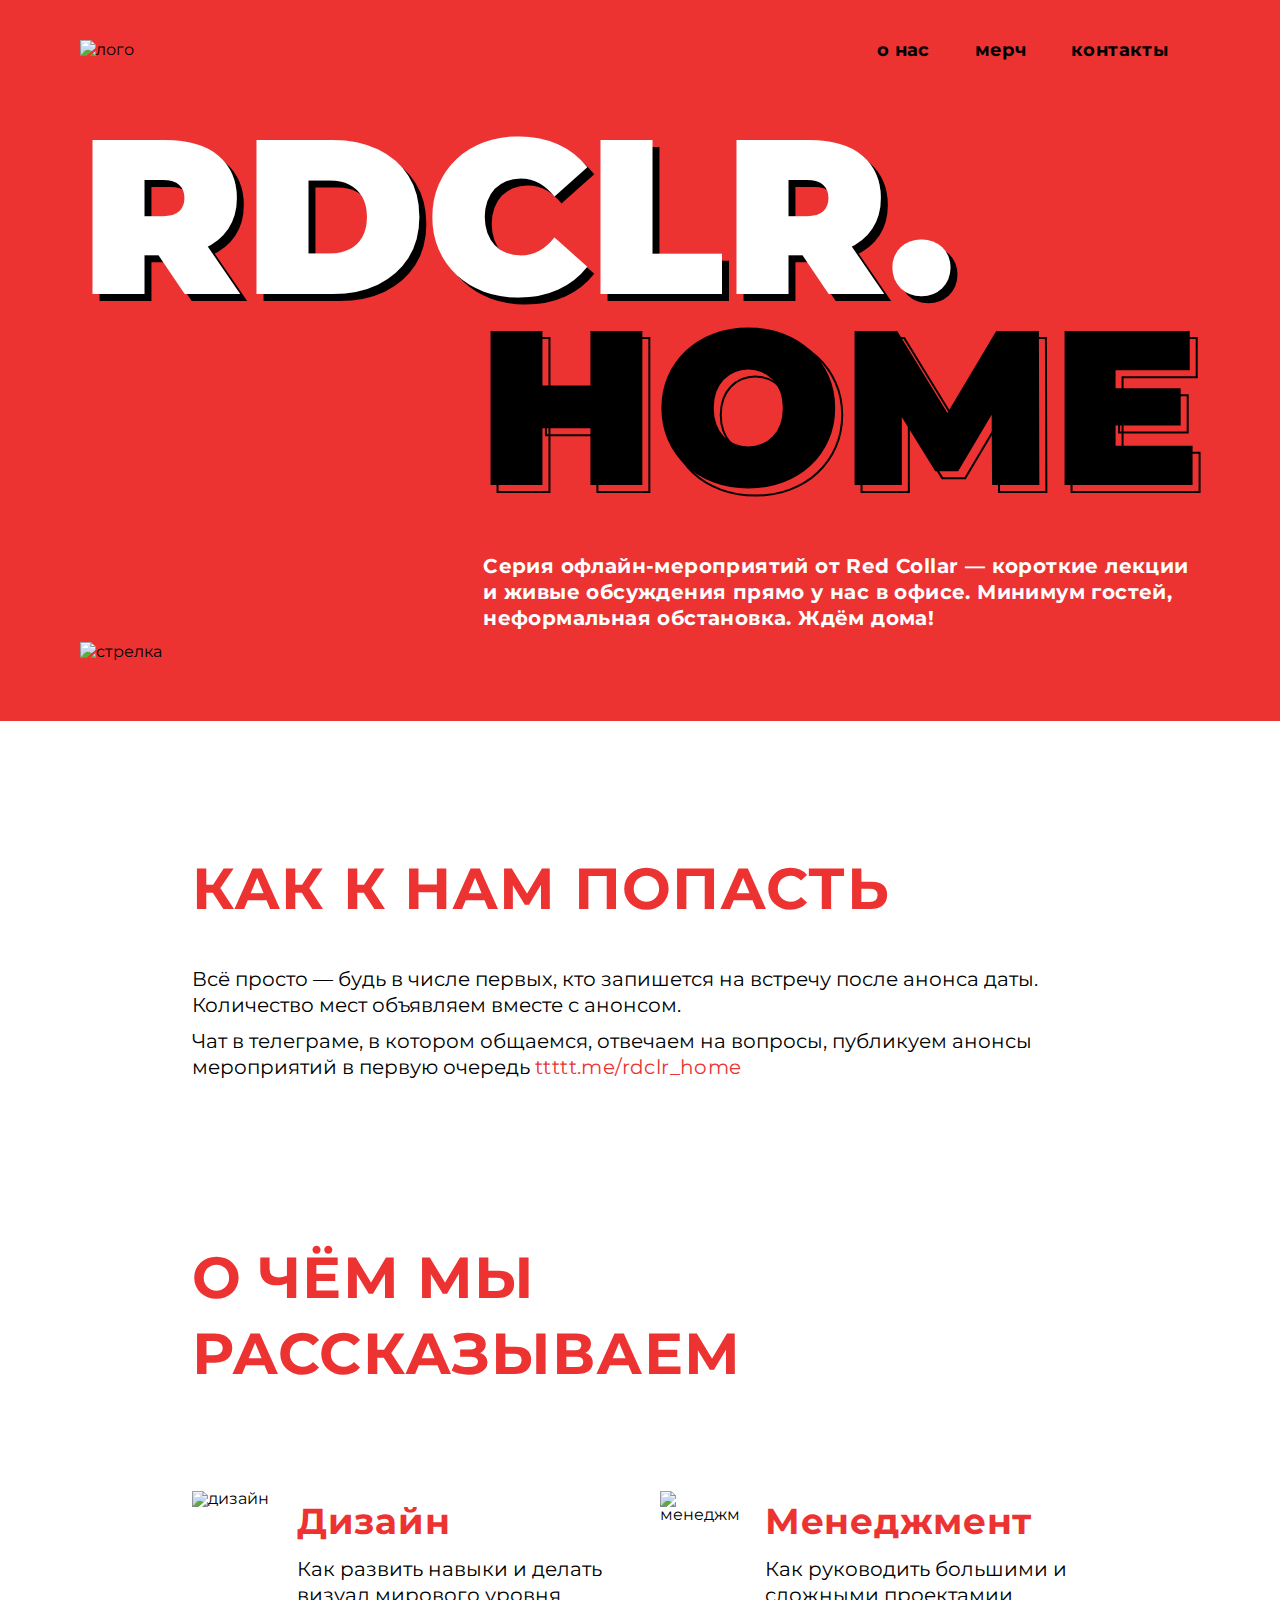
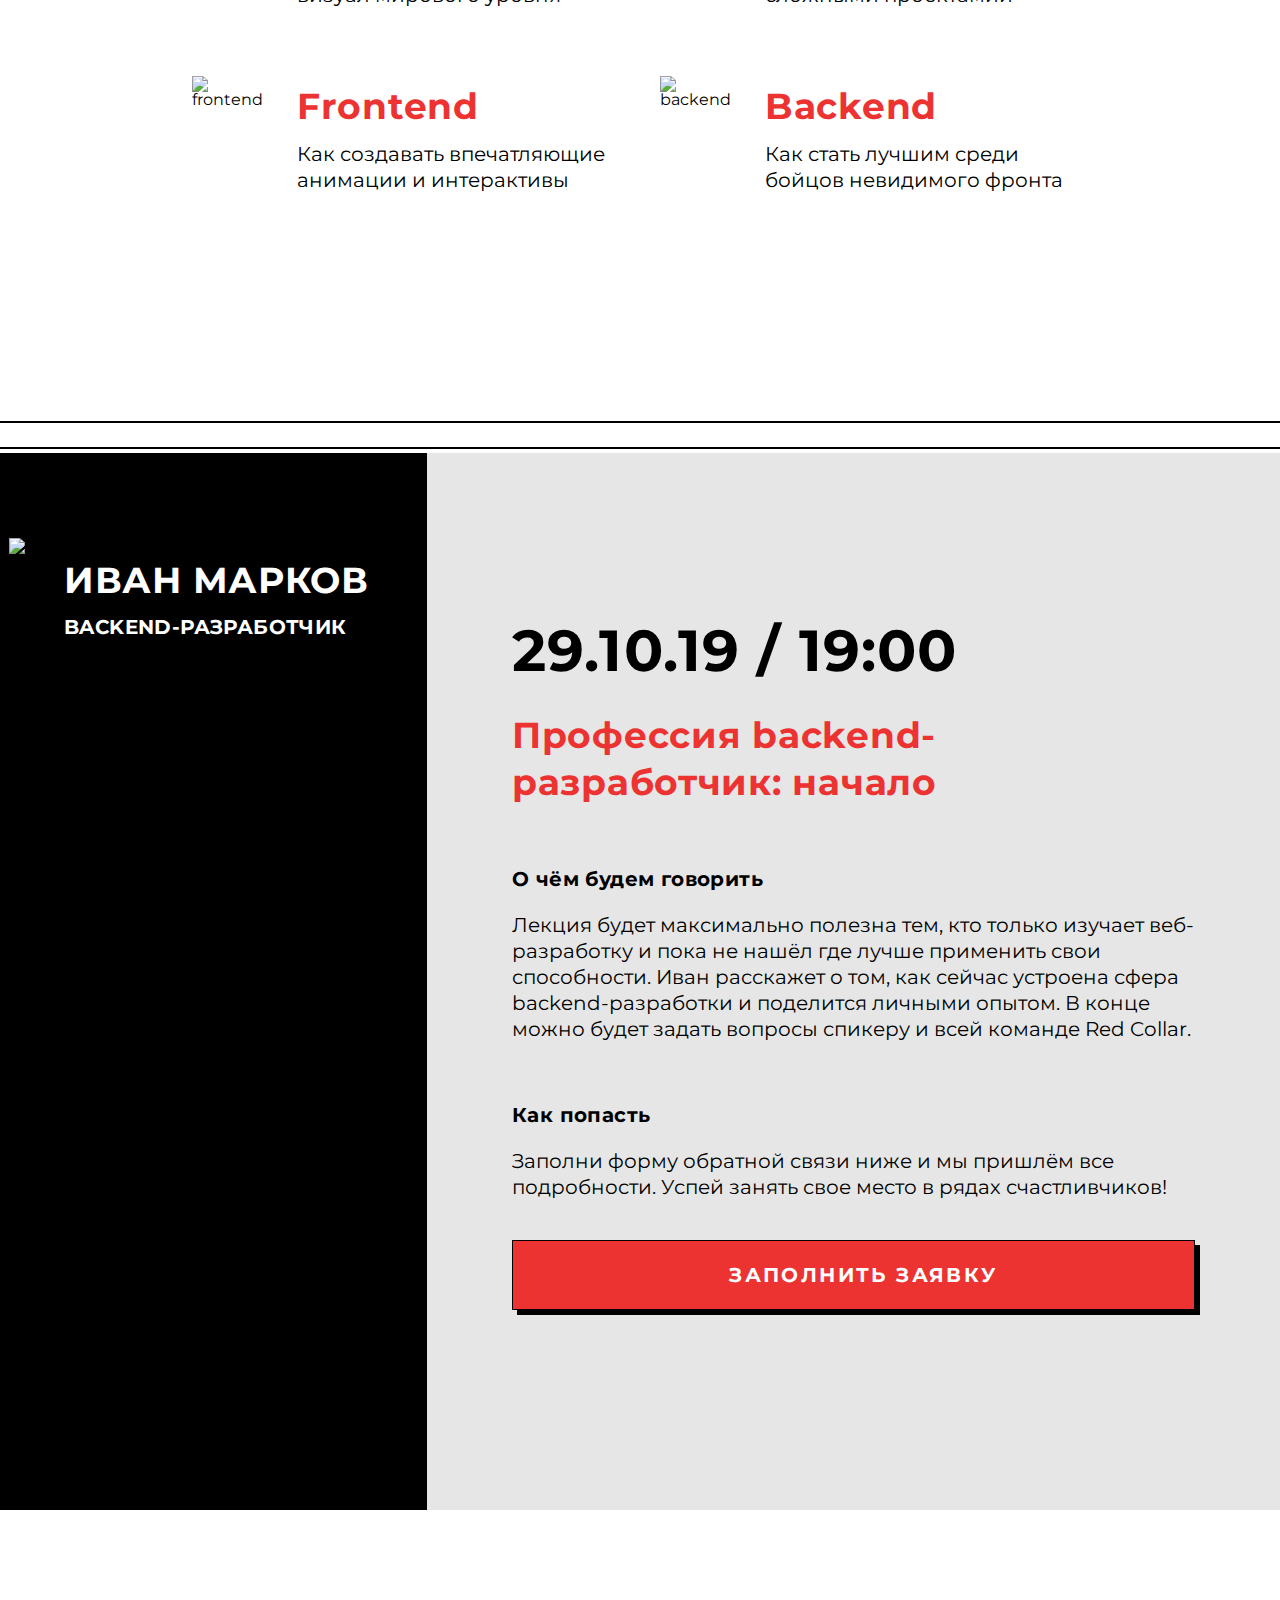
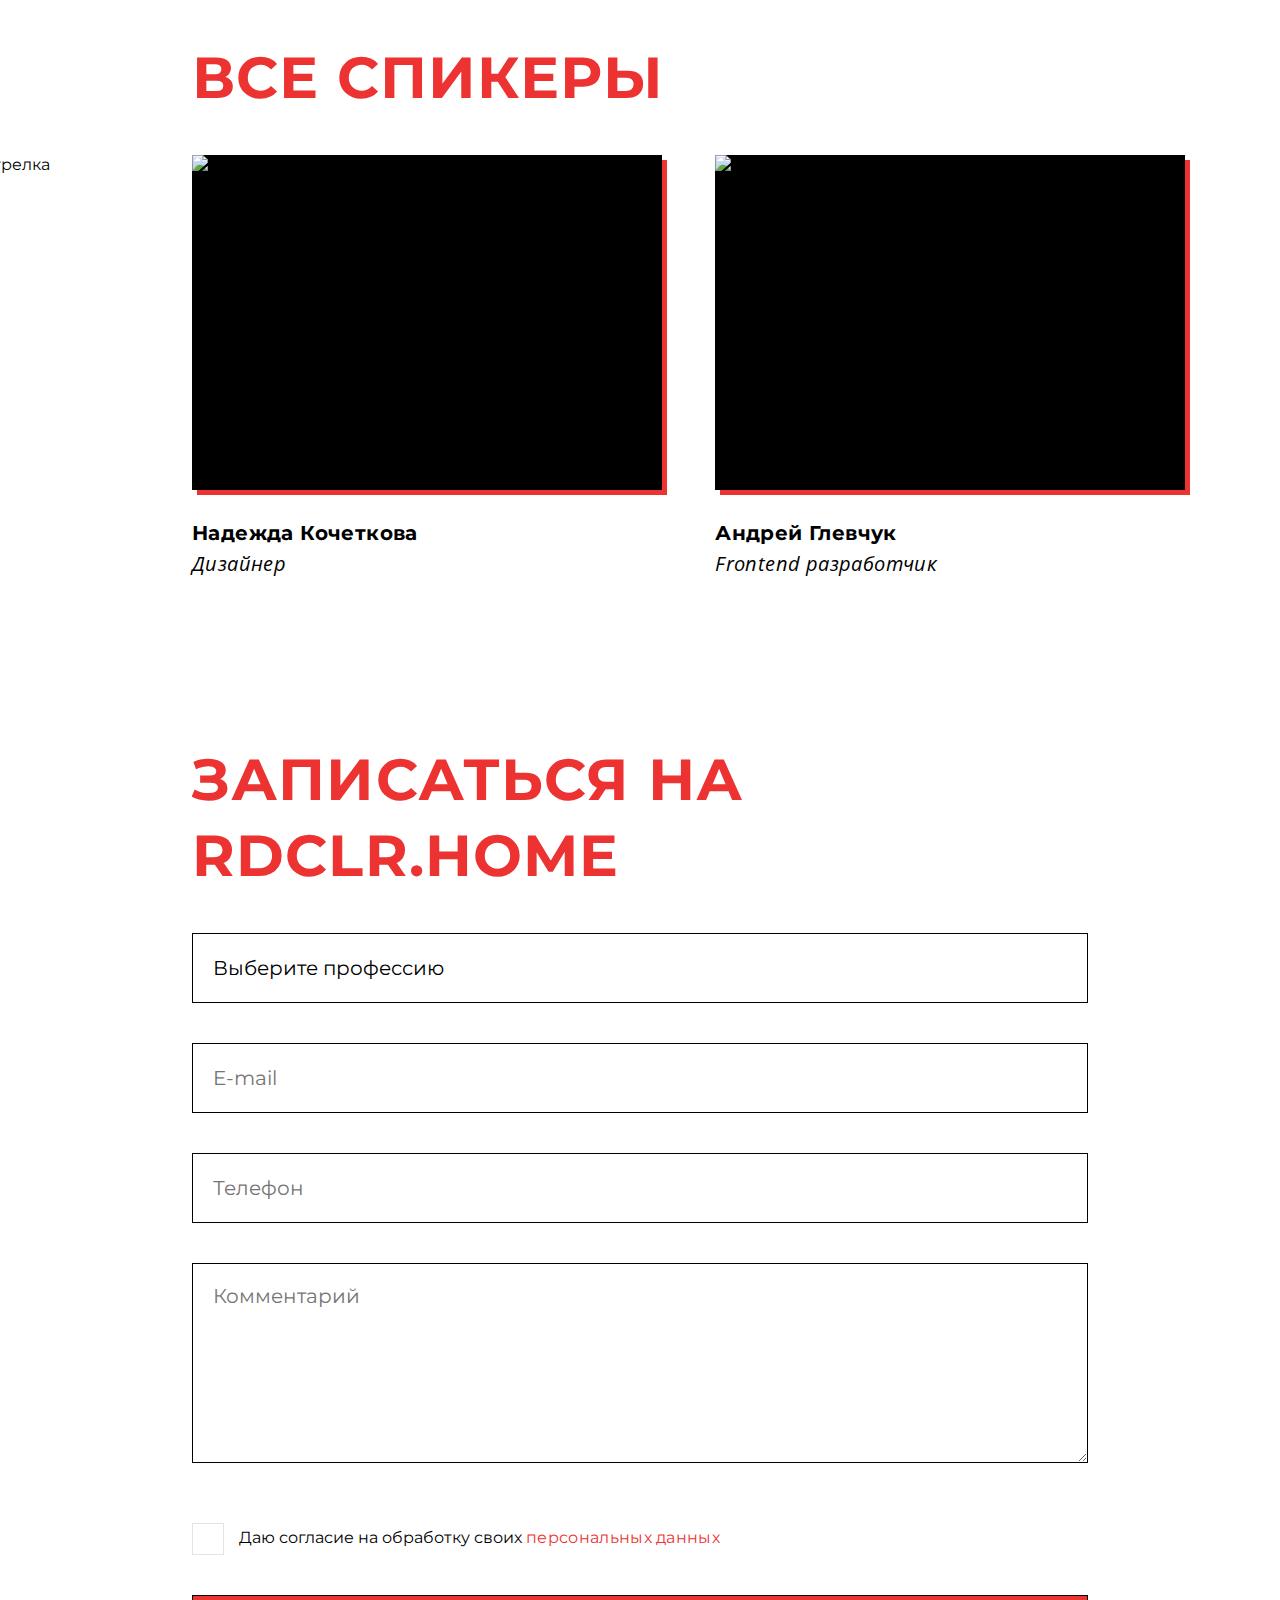
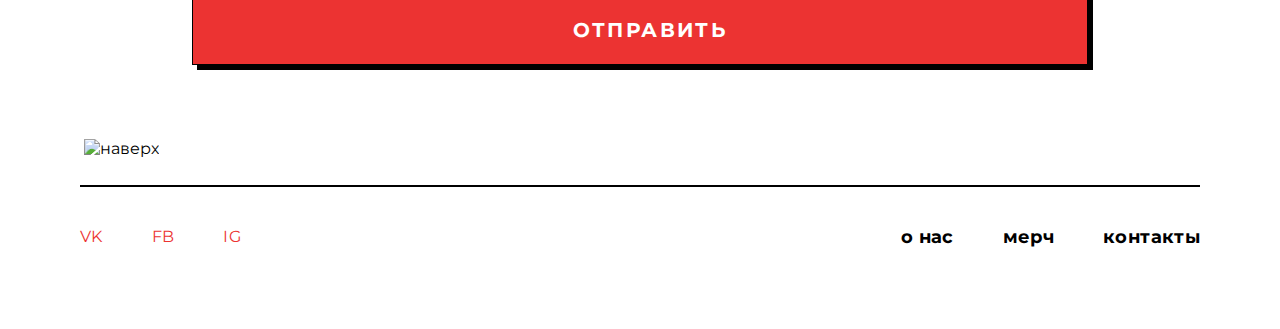
==== main.html @ 516aff22 "fixed contacts and body" ====
<!DOCTYPE html>
<html lang="en">
<head>
    <meta charset="UTF-8">
    <meta name="viewport" content="width=device-width, initial-scale=1.0">
    <meta http-equiv="X-UA-Compatible" content="ie=edge">
    <link href="https://fonts.googleapis.com/css?family=Montserrat:400,400i,700,900&display=swap" rel="stylesheet">
    <link href="https://fonts.googleapis.com/css?family=Open+Sans&display=swap" rel="stylesheet">
    <link rel="stylesheet" href="style.css">
    <!-- <link rel="stylesheet" href="styleForMain.css"> -->
    <title>RDCLRHOME</title>
</head>
<body>

    <header class = 'red'>
        <img src="Frame.png" alt="лого" class = "logo">
        <nav class = 'links'>
            <a href="index.html">о нас</a>
            <a href="merch.html">мерч</a>
            <a href="contacts.html">контакты</a>
        </nav>
        <img src="hum.png" alt="close" class = 'but'>
    </header>

    <main>
    <section class = 'RDCLRHOME'> 
        
        <div class="RDCLR">
            RDCLR.
            <div class="underRDCLR">RDCLR.</div>
        </div>
        <div class = "HOME">
            HOME
            <div class="underHOME">HOME</div>
        </div>
       

        <img src="Group 2.png" alt="стрелка" class = "arrowDown">

        <p class = 'inv'>
            Серия офлайн-мероприятий от Red Collar<span> — короткие лекции 
            и живые обсуждения прямо у нас в офисе. Минимум гостей, неформальная обстановка</span>. Ждём дома!
        </p>
        
    </section>

    <section class = 'white'>
        <h1>Как к нам попасть </h1>
        <p class = "comeIn">
                Всё просто — будь в числе первых, кто запишется на встречу после анонса даты.
                Количество мест объявляем вместе с анонсом.
        </p>
        <p class = "comeIn">
                Чат в телеграме, в котором общаемся, отвечаем на вопросы, публикуем анонсы мероприятий
                в первую очередь  <a>ttttt.me/rdclr_home</a>
        </p>

        <h1>О чём мы рассказываем</h1>
        <div class = "talks">
            <div class = "oneOfTalks">
                <img src="talks/дизайн.svg" alt="дизайн">
                <h2>Дизайн</h2>
                <p>Как развить навыки и делать визуал мирового уровня</p>
            </div>

            <div class = "oneOfTalks">
                    <img src="talks/менеджмент.svg" alt="менеджмент">
                    <h2>Менеджмент</h2>
                    <p>Как руководить большими и сложными проектамии</p>
            </div>

            <div class = "oneOfTalks">
                    <img src="talks/frontend.svg" alt="frontend">
                    <h2>Frontend</h2>
                    <p>Как создавать впечатляющие анимации и интерактивы</p>
            </div>

            <div class = "oneOfTalks">
                    <img src="talks/backend.svg" alt="backend">
                    <h2>Backend</h2>
                    <p>Как стать лучшим среди бойцов невидимого фронта</p>
            </div>


        </div>
    </section>

    <section>
        <marquee behavior="scroll" direction="left">

            <span>
                следующий rdclr.home     следующий rdclr.home        следующий rdclr.home        следующий rdclr.home         следующий rdclr.home      следующий rdclr.Home
            </span>
            
        </marquee>
    </section>

    <section class = 'nextRDCLR'>
            <aside>
                <img src="im 3.png" alt="Иван Марков">
                <h2>Иван Марков</h2>
                <h3>Backend-разработчик</h3>
            </aside>
            <article>
                <h1>29.10.19 / 19:00</h1>
                <h2>Профессия backend-разработчик: начало</h2>
                <h3>О чём будем говорить</h3>
                <p>Лекция будет максимально полезна тем, кто только изучает веб-разработку и пока не нашёл где лучше применить свои способности. Иван расскажет о том, как сейчас устроена сфера backend-разработки и поделится личными опытом. В конце можно будет задать вопросы спикеру и всей команде Red Collar. </p>
                <h3>Как попасть</h3>
                <p>Заполни форму обратной связи ниже и мы пришлём все подробности. Успей занять свое место в рядах счастливчиков!</p>

                <input type="submit", value="ЗАПОЛНИТЬ ЗАЯВКУ" class = 'request'>
            </article>
    </section>

    <section class = 'white speakerWrap'>
        <h1>Все спикеры</h1>
        <div class = 'slider'>
            <div class="speakers">
                <div class="oneOfSpeakers">
                    <div class = "speaker">
                        <img src="speakers/nk2 1.png" alt="Наталья Кочеткова">
                    </div>
                    <h3>Надежда Кочеткова</h3>
                    <h3 class = 'position'>Дизайнер</h3>
                </div>
    
                <div class="oneOfSpeakers">
                        <div class = "speaker">
                            <img src="speakers/ag 1.png" alt="Андрей Глевчук">
                        </div>
                        <h3>Андрей Глевчук</h3>
                        <h3 class = 'position'>Frontend разработчик</h3>
                </div>    
            </div>
            <div class="slider-buttons">
                <img src="left_arrow.png" alt="левая стрелка" class = "leftArrow slider-prev">
                <img src="right_arrow.png" alt="правая стрелка" class = "rightArrow slider-next">
            </div>
        </div>
    </section>
    
    <section class = 'form'>
        <h1>Записаться на RDCLR.HOME</h1>
        <div class="message-text"></div>
        <form action="" id = "frm" data-required = 'true'>
    
            <label class = "ulabel">
                <select>
                    <option value="">Выберите профессию</option>
                    <option value="">Студент</option>
                    <option value="">Начинающий дизайнер</option>
                    <option value="">Практикующий дизайнер</option>
                    <option value="">Хочу освоить другую профессию</option>
                </select>
            </label>
    
            <input type="email" placeholder="E-mail">
            <input type="text" placeholder="Телефон">
            <textarea name="" id="" cols="30" rows="10" placeholder="Комментарий"></textarea>
    
            <input type='checkbox' id = 'checkbox-id'>
            <label class="check" for = 'checkbox-id'>Даю согласие на обработку своих <a href = '#'>персональных данных</a></label>
            <!-- <span class='check-text'></span> -->
    
            <input type="submit" value = 'ОТПРАВИТЬ'>
    
          </form>
    
        <img src="Group 11.png" alt="наверх" class = 'up'>
    </section>
    
    </main>

    <footer>
        <nav class = 'feedback'>
            <a href="#">VK</a>
            <a href="#">FB</a>
            <a href="#">IG</a>
        </nav>

        <nav class = 'links'>
            <a href="">о нас</a>
            <a href="">мерч</a>
            <a href="">контакты</a>
        </nav>
    </footer>

    <div class="popup">
        <div class="overlay">

        </div>

        <div class="popup-inner success">
        <img src="close.png" alt="закрыть" class = 'close'>
            <h1>Поздравляем!</h1>
            <span>Вы записались 
                на RDCLR.HOME</span>
        </div>
        
        <div class="popup-inner fail">
        <img src="close.png" alt="закрыть" class = 'close'>
            <h1>Ошибка!</h1>
            <span>Проверьте корректность вводимых данных</span>
        </div>

    </div>
    
    <script src = "script.js"></script>
</body>
</html>
---- style.css ----
* {
    font-family: Montserrat;
    font-style: normal;
    padding: 0;
    margin: 0;
}

header {
    display: flex;
    flex-direction: row;
    justify-content: space-between;
    width: 100%;
    padding: 40px 80px;
    height: 30px;

    position: fixed;
    top: 0;
    /* left: 0; */
    background: transparent;
    z-index: 1;
}

header nav {
    display: flex;
    flex-direction: row;
    justify-content: space-between;
    margin: 0 15%;
}

header.hidden {
    display: none;
}


header .logo {
    width: 75px;
    height: 25px;
}

.but {
    display: none;
}

.activeFromHum {
    display: none;
}

header[class = 'red'] {
    background-color: #EC3332;
}

main {
    margin: 0;
    padding: 0;
}

section[class = 'RDCLRHOME'] {
    position: relative;
    padding: 120px 80px 20px 80px;
    margin: 0;
    background-color: #EC3332;
    display: block;
}

a:hover {
    cursor: pointer;
}

section[class = 'RDCLRHOME'] div {
    line-height: 87%;
}

section[class = 'RDCLRHOME'] p[class = 'inv']{
    line-height: 130%;
}

.RDCLR {
    color: white;
    margin: 0;
    text-align: left;
}

.HOME {
    color: black;
    text-align: right;
}

.HOME, .RDCLR {
    font-size: 220px;
    font-weight: 900;
    display: block;
    position: relative;
    z-index: 0;
    /* content: attr(data-text); */
    /* Как уменьшить отступы между .RDCLR и .HOME */
}

.underHOME, .underRDCLR {
    position: absolute;
    width: 100%;/* // почему без этой строчки нормально не работает тень  */
    display: block;
    /* content: attr(data-text); */
    font-size: 220px;
    font-weight: 900;
    top: 0px;
    left: 0px;
    transform: translate(7px, 7px);
    z-index: -1;
}

.underRDCLR {
    color: black;
    -webkit-text-stroke: none;
}

.underHOME {
    color: transparent;
    -webkit-text-stroke: 2px black;
}

section .inv {
    color: white;
    font-weight: bold;
    letter-spacing: 0.02em;
    font-size: 20px;
    margin-top: 50px;
    padding-left: 36%;
    padding-bottom: 60px;
    display: inline-block;
}

.arrowDown:hover, .up:hover, input[type = 'submit']:hover {
    cursor: pointer;
}

.arrowDown {
    position: absolute;
    bottom: 60px;
    transition: transform 0.2s;
}

.arrowDown:hover {
    transform: scale(1.1);
}

.white {
    padding-top: 130px;
    margin: 0 15% 0px 15%;
    position: relative;
}

p + h1 {
    margin-top: 160px;
}

h1 + .talks {
    margin-top: 100px;
}

.talks {
    display: grid;
    grid-template-columns: repeat(auto-fill, minmax(410px, 1fr));
    grid-gap: 60px 40px;
    padding-bottom: 220px;
}

.oneOfTalks {
    display: grid;
    grid-template-columns: 80px 320px;
    grid-template-areas: 'img h2'
                         'img p';
    grid-template-rows: 60px 60px;
    grid-gap: 5px 25px; 
}

.oneOfTalks img {
    grid-area: img;
    height: 100%;
    width: 100%;
    line-height: 100%;
}

.oneOfTalks h2 {
    position: relative;
    align-self: center;
    grid-area: h2;
}

.oneOfTalks p {
    grid-area: p;
    font-size: 20px;
    margin: 0;
}

.arrow {
    position: fixed;
    height: 52px;
    width: 69px;
    top: 15%;
    left: 6%;
    transition: transform 0.2s;
}

.arrow:hover {
    transform: scale(1.1);
}

section marquee {
    line-height: 50%;
    padding: 0;
    border: solid;
    border-width: 2px 0;
    border-color: black;
}

section marquee span {
    width: 100%;
    color: red;
    text-transform: uppercase;
    font-weight: bold;
    white-space: pre;
}

.nextRDCLR {
    margin: 0;
    padding: 0;
    display: grid;
    grid-template-columns: 1fr 2fr;
    grid-template-areas: 'aside article';
}

.nextRDCLR aside {
    grid-area: aside;
    background-color: black; 
    padding-top: 85px;
}

.nextRDCLR img {
    margin-left: 2%;
    margin-right: 3%;
    height: inherit;
    /* почему из-за inherit он стал сохранять пропорции? */
    width: 95%;
}

.nextRDCLR aside h2, .nextRDCLR aside h3 {
    margin: 0;
    color: white;
    font-weight: bold;
    line-height: 130%;
    /* identical to box height, or 26px */

    letter-spacing: 0.02em;
    text-transform: uppercase;

    padding: 0 1% 0 15%;
}

.nextRDCLR aside h2 + h3 {
    margin-top: 10px;
}

.nextRDCLR article {
    grid-area: article;
    background: #E6E6E6;
    padding-left: 10%;
    padding-right: 10%;
    padding-bottom: 80px;
}

.nextRDCLR article h1 {
    margin: 160px 0 24px 0;
}

.nextRDCLR article h2 {
    margin: 0 0 60px 0;
}

.nextRDCLR article h1, .nextRDCLR article h3 {
    color: black;
}

.nextRDCLR article p {
    line-height: 130%;
}

.nextRDCLR article h3 {
    margin-top: 60px;
}



.slider-prev, .slider-next {
    position: relative;
    height: 52px;
    width: 30px;
    transition:transform 0.2s;
}

.slider-prev:hover, .slider-next:hover {
    transform: scale(1.1);
}

.slider-next {
    right: 150%;
    top: 0;
}

.slider-prev {
    right: 200%;
    top: 0;
}

h1, h2, h3, a {
    color: #EC3332;
    letter-spacing: 0.02em;
}

h1 {
    font-weight: bold;
    font-size: 58px;
    line-height: 130%;
    /* or 75px */
    text-transform: uppercase;

    margin-bottom: 40px;
}

p {
    font-weight: normal;
    line-height: 130%;
    /* or 26px */
    color: #000000;

    margin-bottom: 10px;
}

ol {
    list-style: none;
    counter-reset: count;
}

ol li {
    counter-increment: count;
    position: relative;
}

ol li::before {
    content: counter(count) ' ';
    font-family: Montserrat;
    font-style: normal;
    font-weight: bold;
    font-size: 36px;
    line-height: 130%;
    /* identical to box height, or 47px */

    letter-spacing: 0.02em;
    color: #EC3332;

    display: relative;
    top: 0;
    left: 0;
    min-width: 40px;
    display: inline-block; 
    vertical-align: middle;
}

ol li::after {
    display: inline-block;
    position: absolute;
    vertical-align: middle;
    content: counter(count) ' ';
    font-family: Montserrat;
    font-style: normal;
    font-weight: bold;
    font-size: 36px;
    line-height: 130%;

    top: 2px;
    left: 2px;
    
    color: transparent;
   -webkit-text-stroke: 1px #EC3332; 
   z-index: -1;
}

p, li {
    font-size: 20px;
}

h2 {
    font-weight: bold;
    font-size: 36px;
    line-height: 130%;
    /* identical to box height, or 47px */

}

.photo {
    box-shadow: 5px 5px #EC3332;
}

p + .photo {
    margin-top: 140px;
}

.photo + h2 {
    margin-top: 60px;
}

.pin  {
    display: none;
}

h3 {
    font-weight: bold;
    font-size: 20px;
    line-height: 130%;
    /* identical to box height, or 26px */
}

p + ol {
    margin-top: 39px;
}

ol + p {
    margin-top: 44px;
}

li {
    margin-top: 7px;
}

ul > li + li {
    margin-top: 15px;
}

p + ul {
    margin-top: 30px;
}

a {
    text-decoration: none;
}

p + h2 {
    margin-top: 80px;
}

h2 + p {
    margin-top: 30px;
}

p + h3 {
    margin-top: 80px;
}

h3 + p {
    margin-top: 20px;
}

blockquote {

    display: flex;
    align-items: center;
    border: solid;
    border-width: 2px 0;

    margin: 140px 0;
    padding: 65px 0;
}

blockquote p {

    font-family: Montserrat;
    font-style: italic;
    font-weight: normal;
    font-size: 42px;
    line-height: 100%;
    /* identical to box height, or 42px */

    letter-spacing: 0.02em;

    color: #000000;

    margin-top: 0;

    
}

blockquote .quotes {

    height: 51px;
    width: 61px;
    margin-right: 43px;
}

.slider {
    position: relative;
}
.counter {
    display: inline-block;
    position: absolute;
    top: -85px;
    right: 0;

    font-style: normal;
    font-weight: 700;
    font-size: 20px;
    line-height: 130%;
    /* identical to box height, or 26px */

    letter-spacing: 0.12em;
}

.counter span {
    color: #EC3332;
}

.photo, .slide {
    width: 100%;
    height: 100%;
}

.slide {
    /* display: inline-block; */
    flex-basis: 100%;
    flex-shrink: 0;
    flex-grow: 0;
    max-width: 100%;
}

.slider-wrapper {
    display: flex;
    flex-direction: row;
    flex-basis: 100%;
    transition: transform 0.5s;
}

.slider-hidden {
    overflow: hidden;
    box-shadow: 5px 5px #EC3332;
    margin: 50px 0 80px 0;
}

.slider-buttons {
    position: absolute;
    top: 0;
    left: 0;
}

ul + .location {
    margin-top: 140px;
}

.address {
    font-style: italic;
    margin-top: 30px;
    margin-bottom: 140px;
}

ul {
    list-style: none;
}

ul li {
    /* font-size: 16px; */
}

ul li::before {
    content: '';
    display: inline-block;
    height: 9px;
    width: 9px;
    background-color: red;
    border-radius: 100%;
    margin-right: 30px;
    vertical-align: middle; 
}

li span {
    color: black;
    display: inline-block;
    vertical-align: middle;
}

.form {
    margin: 130px 15% 0px 15%;
    position: relative;
}

select {
    border: 1px solid black;
    background: transparent;
    height: 70px;
    padding-left: 20px;
    font-size: 20px;
    appearance: none;
    -webkit-appearance: none;
    width: 100%;
}

select[class = 'choice'] {
    width: 200px;
}

.cursor {
    width: 40px;
    height: 40px;
    border-radius: 50%;
    top: -20px;
    left: -20px;
    z-index: 2;
    position: fixed;
    border: 2px solid red;
}

.ulabel {
    position: relative;
    display: inline;
}

.ulabel.choice, .ulabel.choice.active {
    padding-right: 60px;
}

.selects {
    padding-bottom: 80px;
}

.ulabel.choice:before,  .ulabel.choice.active:before {
    left: 60%;
}  

.ulabel:before, .ulabel.active:before {
    content: '';
    position: absolute;
    top: 4px;
    left: 90%;
    display: block;
    width: 10px;
    height: 10px;

    background-image: url(Vector\ 11.png);
    background-repeat: no-repeat;
    width: 30px;
    transition: transform 0.05s;
}
.ulabel.active:before {
    transform: rotate(180deg);
    -webkit-transform: rotate(180deg);
}

.speaker {
    width: 470px;
    height: 335px;
    background-color: black;
    box-shadow: 5px 5px #EC3332;
    margin-bottom: 30px;
}

.speakers {
    display: flex;
    flex-wrap: wrap;
}

.speaker img {
    display: block;
    margin: 0 auto;
}

.oneOfSpeakers {
    margin-right: 5%;
    margin-bottom: 30px;
}

.oneOfSpeakers h3 {
    color: black;
    font-weight: bold;
    margin-bottom: 5px;
    margin-top: 0;
}

.oneOfSpeakers .position {
    font-family: Open Sans;
    font-weight: normal;
    font-style: italic;
}

.white.speakerWrap {
    margin-right: 2%;
}

input, textarea {
    margin-top: 40px;
    font-size: 20px;
    padding-left: 20px;
    width: 100%;
    box-sizing: border-box;
    height: 70px;
    display: block;
    /* border-radius: 0; */
    border: solid 1px black;
}

textarea {
    padding-top: 20px;
    margin-bottom: 60px;
    height: 200px;
}

input[type='checkbox'] {
    display: none;
}

.check {
    color: #000;
    cursor: default;
    font-weight: normal;
    line-height: 30px;
    padding: 10px 0;
    vertical-align: middle;
}

.check:before {
    display: inline-block;
    color: red;
    content: ' ';
    width: 30px;
    height: 30px;
    background: rgb(255, 255, 255);
    border: 1px solid #e3e3e3;
    margin-right: 15px;
    text-align: center;
    vertical-align: middle;
}

input[type='checkbox']:checked + label:before {
    content: "\2714";
}

input[type = 'submit'] {
    color: white;
    font-size: 20px;
    font-weight: bold;
    letter-spacing: 0.12em;
    background: #EC3332;
    box-shadow: 5px 5px black;
    margin-bottom: 120px;
}

.up {
    position: absolute;
    left: -12%;
    bottom: -10%;
    transition: transform 0.2s;
}

.up:hover {
    transform: scale(1.1);
}

footer {
    display: flex;
    flex-direction: row;
    justify-content: space-between;
    margin: 40px 80px 80px 80px;
    padding-top: 40px;
    border: solid;
    border-width: 2px 0 0 0;
}

.links a {
    margin-left: 45px;
    color: black;
    font-size: 18px;
    line-height: 120%;
    /* identical to box height, or 22px */

    letter-spacing: 0.02em;
    font-weight: bold;
}

footer .feedback a {
    margin-right: 45px;
}


.popup-inner {
    width: 50%;
    display: none;
    margin: 200px auto;
    padding: 40px;
    background: white;
    z-index: 2; 
    position:relative;
}

.popup-inner h1, .popup-inner span {
    display: block;
    text-align: center;
}

.popup-inner h1 {
    font-size: 36px;
}

.popup-inner span {
    font-size: 20px;
}

.popup-inner.success.active {
    display: block;
    color: black;
}

.popup-inner.success.active h1 {
    color: black;
}

.popup-inner.fail.active {
    display: block;
    color: #EC3332;;
}

.popup-inner .close {
    position: absolute;
    top: 5px;
    right: 5px;
}

.popup {
    position: fixed;
    top: 0;
    left: 0;
    width: 100%;
    height: 100%;
    visibility: hidden;
}

.popupActive {
    overflow: hidden;
}

.popupActive .popup {
    visibility: visible;
}

input.error, 
input.error + label.check::before,
select.error {
    box-shadow: 0 0 5px red;
}

.overlay {
    position: absolute;
    top: 0;
    left: 0;
    width: 100%;
    height: 100%;
    background: #000000;
    opacity: 0.7;
    overflow: hidden;
    display: flex;
    justify-content: center;
    align-items: center;
    z-index: 1;
}

.catalog {
    display: grid;
    gap: 60px 3%;
    grid-template-columns: repeat(auto-fit, minmax(460px, 1fr));
    margin-left: 15%;
    margin-bottom: 100px;
    margin-right: 2%;
}

.catalog.active {
    display: none;
}

.list {
    display: flex;
    flex-direction: row;
    align-items: center;
    justify-content: flex-end;
    margin-right: 7%;
}

.list.active {
    display: none;
}

.list img, .list span {
    margin-left: 50px;
}

.lft, .rght {
    transition: transform 0.2s;
}

.lft:hover, .rght:hover {
    transform: scale(1.1);
}

h2 + .networks {
    margin-top: 40px;
}

.networks + h3 {
    margin-top: 70px;
}

h3 + .networks {
    margin-top: 30px;
}

.networks + h2 {
    margin-top: 90px;
}

.networks {
    display: flex;
    flex-wrap: wrap;
}

.networks span img {
    padding-right: 20px;
    display: inline-block;
    vertical-align: middle;
}

.networks span {
    margin-right: 65px;
    margin-bottom: 25px;
    font-style: normal;
    font-weight: bold;
    font-size: 18px;
    line-height: 130%;
    vertical-align: middle;
}

p + .networks {
    margin-top: 40px;
    margin-bottom: 170px;
}

.address {
    font-family: 'Open Sans', sans-serif;
}

h2 + .photo {
    margin-top: 40px;
}

.time {
    display: flex;
    flex-wrap: wrap;
    margin-bottom: 90px;
    margin-top: 40px;    

}

.time-block {
    font-style: normal;
    font-weight: bold;
    font-size: 20px;
    /* identical to box height, or 26px */

    text-align: center;
    letter-spacing: 0.02em;

/* 2 */

    width: 90px;
    height: 60px;
    line-height: 60px;
    color: #EC3332;
    border: solid 2px #EC3332;
    box-shadow: 5px 5px #EC3332;
    margin-right: 35px;
    margin-bottom: 12px;
}

@media (max-width: 1024px) {
    .RDCLR, .HOME, .underHOME, .underRDCLR {
        font-size: 160px;
    }

    .form h1 {
        font-size: 40px;
    }
}

@media (max-width: 767px) {

    body {
        max-width: 100%;
    }

    .activeFromHum {
        display: none;
    }

    header {
        max-width: 100%;
        padding: 30px 20px;

        position: static;
        width: inherit;
    }

    header nav {
        display: none;
    }

    .but {
        display: block;
        position: relative;
        top: -5px;
        z-index: 2;
        width: 25px;
        height: 25px;
    }

    header.active {
        position: fixed;
        width: 100%;
        height: 100%;
        margin: 0;
        top: 0;
        left: 0;
    }

    header.active .but {
        /* top: 40px; */
        right: 40px;
    }

    header.active nav{
        display: flex;
        flex-direction: column;
        align-items: center;
        font-weight: bold;
        background-color: #EC3332;
        position: relative;
        width: 130px;
        height: 140px;
        margin: 0 auto;
        align-self: center;
    }

    header.active a {
        margin: 0;
        margin-bottom: 20px;
    }

    header.active .logo {
        display: none;
    }

    main.active, footer.active {
        display: none;
    }

    .activeFromHum.active {
        display: block;
        position: static;
        width: 100%;
        height: 100%;
    }

    .activeFromHum.active nav {
        display: flex;
        flex-direction: column;
        justify-content: space-between;
        align-items: center;
        position: fixed;
        top: 35%;
        left: 35%;
        font-weight: bold;
    }

    .activeFromHum.active a {
        color: black;
        font-style: normal;
        font-weight: bold;
        font-size: 20px;
        line-height: 240%;

        text-align: center;
        letter-spacing: 0.02em;
    }

    section[class = 'RDCLRHOME'] {
        padding: 80px 20px; 
    }

    .HOME, .underHOME, .RDCLR, .underRDCLR {
        font-size: 70px;
        line-height: 90%;
    }

    section .inv {
        font-size: 14px;
        padding-left: 20%;
        margin-top: 30px;
        font-style: normal;
        font-weight: bold;
        
    }

    section[class = 'RDCLRHOME'] p {
        line-height: 100%;
    }

    .arrowDown {
        /* margin-bottom: 20px; */
        width: 8%;
        bottom: 20px;
    }

    .inv span {
       display: none;
    }

    body.active {
        width: 100%;
        height: 100%;
        margin: 0;
        background-color: #EC3332;
    }

    header .logo {
        width: 60px;
        height: 25px;
    }

    .white {
        max-width: 100%;
        margin: 0 2% 0 20px;
        padding: 25px 0 20px 0;
    }

    /* .arrow {
        display: none;
    } */

    .talks {
        grid-row-gap: 30px;
        margin-bottom: 100px;
        grid-template-columns: 1fr;
        padding-bottom: 0;
    }

    .oneOfTalks {
        grid-template-areas: 'img h2'
                            'p p';
        grid-template-columns: 30px 200px;
        grid-template-rows: 30px 30px;
        grid-gap: 14px 12px; 
    }

   .oneOfTalks p {
       font-size: 14px;
   }

    .oneOfTalks h2 {
       align-self: flex-end;
   }

   .oneOfTalks img {
       padding-top: 10%;
   }

   h1 + .talks {
        margin-top: 40px;
    }

    p + h1 {
        margin-top: 80px;
    }

    .nextRDCLR {
        display: grid;
        grid-template-columns: 1fr;
        grid-template-areas: 'aside'
                             'article';
    }
 
    .nextRDCLR aside {
         display: grid;
         grid-template-areas: 'img h2'
                              'img h3';
         grid-template-columns: 1fr 2fr;
         padding: 10px 0 20px 0;
    }
 
    .nextRDCLR img {
        grid-area: img;
        width: 90%;
        padding-left: 17px;
    }
 
    .nextRDCLR aside h2 {
         grid-area: h2;
         font-style: normal;
         font-weight: bold;
         font-size: 14px;
         line-height: 130%;
         align-self: flex-end;
    }
 
    .nextRDCLR aside h3 {
        grid-area: h3;
        font-style: normal;
        font-weight: 300;
        font-size: 14px;
        line-height: 160%;
        text-transform: lowercase;
        margin: 0;
    }
 
    .nextRDCLR aside h2 + h3 {
        margin-top: 0;
    }
 
    .nextRDCLR article h1 {
        margin: 50px 0 12px 0;
    }
 
    .nextRDCLR article h2 {
        margin-bottom: 35px;
    }
 
    .nextRDCLR article h3 {
        margin-top: 35px;
    }
 
    .nextRDCLR article {
        padding: 0 5%;
    }

    main .arrow {
        display: block;
        position: static;
        height: 24px;
        width: 32px;
        padding-bottom: 20px;
    }

    h1 {
        font-size: 28px;
    }

    h2 {
        font-size: 20px;
    }

    h3 {
        font-size: 14px;
    }

    p {
        font-size: 14px;
    }

    p + h2 {
        margin-top: 50px;
    }

    p + h3 {
        margin-top: 36px;
    }

    blockquote {
        margin: 60px 0;
        padding: 45px 0;
    }

    blockquote p {
        font-size: 24px;
        margin: 0;
    }

    blockquote .quotes {
        margin-right: 20px;
        width: 30px;
        height: 25px;
    }

    li {
        font-size: 14px;
    }

    ol li::after, ol li::before {
        font-size: 23px;
        min-width: 25px;
    }

    ul + .location {
        margin-top: 50px;
    }

    .counter {
        font-size: 14px;
        top: -40px;
    }

    .slider-hidden {
        margin: 20px 0;
        display: block;
        margin-bottom: 25px;
    }

    .slider-buttons {
        display: block;
        position: relative;
        margin-bottom: 50px;
    }

    .slider-next, .slider-prev {
        width: 5%;
        height: inherit;
        right: 0;
    }

    .slider-next {
        left: 10%;
    }

    .slider-prev {
        left: 0%;
    }

    .location {
        margin-bottom: 25px;
    }

    .photo {
        margin: 0;
        width: 100%;
        height: 100%;
    }

    .address {
        display: inline-block;
        margin: 30px 0;
    }

    .form {
        max-width: 100%;
        margin: 25px 8% 40px 8%;
    }

    .form h1 {
        font-size: 24px;
    }

    input, textarea {
        margin-top: 20px;
    }

    select, input, textarea {
        max-width: 100%;
        height: 55px;
        font-size: 14px;
    }

    select option {
        font-size: 14px;
    }

    select[class = 'choice'] {
        width: 40%;
        padding-left: 12px;
    }

    .ulabel.choice, .ulabel.choice.active {
        padding-right: 1%;
    }
    
    .ulabel.choice:before,  .ulabel.choice.active:before {
        left: 70%;
    } 

    textarea {
        height: 280px; 
        margin-bottom: 40px;
    }

    .catalog {
        max-width: 100%;
        grid-row-gap: 35px;
        grid-template-columns: auto; 
        margin: 25px 20px 40px 20px; 
        justify-items: center;
    }

    .catalog img {
        width: 100%;
        height: inherit;
    }

    .list {
        width: 100%;
        justify-content: center;
        margin: 0;
    }

    .list img, .list span {
        margin-left: 30px;
    }

    .list img {
        width: 14px;
    }

    .list .lft {
        margin: 0;
    }

    footer {
        max-width: 100%;
        margin: 50px 20px 40px 20px;
        padding: 0;
        flex-direction: column;
    }

    footer .feedback a, footer .links a {
        margin: 0;
    }
    footer .feedback {

        font-size: 18px;
        font-weight: bold;
        margin: 25px 25% 25px 25%;
        display: flex;
        flex-direction: row;
        justify-content: space-between;
        align-items: center;
    }

    footer .links {
        display: flex;
        flex-direction: column;
        align-items: center;
        
    }

    footer .links a {
        margin-bottom: 10px;
        font-size: 14px;
    }

    input[type = 'submit'] {
        margin-bottom: 40px;
        font-size: 14px;
    }

    .oneOfSpeakers {
        margin:0;
        max-width: 100%;
        display: grid;
        grid-template-areas: 'speaker h3'
                             'speaker underH3';
        grid-template-columns: 1fr 1fr;
        grid-gap: 5px 30px;
        margin-bottom: 30px; 
    }
    
    .oneOfSpeakers .speaker {
        grid-area: speaker;
        width: 100%;
        height: 100%;
        /* align-self: middle; */
    }
 
    .oneOfSpeakers .speaker img {
        width: 70%;
    }
 
    .oneOfSpeakers h3 {
        grid-area: h3;
        align-self: flex-end;
        margin: 0;
    }
 
    .oneOfSpeakers .position {
        grid-area: underH3;
        align-self: flex-start;
    }

    .up {
        position: static;
        width: 10%;
    }

    .networks span {
        font-size: 14px;
    }

    .networks + h3 {
        margin-top: 50px;
    }

    h3 + .networks {
        margin-top: 25px;
    }

    .networks + h2 {
        margin-top: 40px;
    }

    h2 + .photo {
        box-shadow: 5px 5px  #EC3332;
    }

    .address {
        margin: 15px 0;
    }

    .time-block {
        font-size: 14px;
        width: 60px;
        line-height: 40px;
        height: 40px;
        margin-right: 15px;
    }

    .time {
        margin-bottom: 60px;
    }

    .time + h2 {
        margin-bottom: 25px;
    }

    p + .networks {
        margin-top: 25px;
        margin-bottom: 100px;
    }

    h2 + .photo {
        margin-top: 20px;
    }

    .popup-inner h1 {
        font-size: 20px;
        margin-bottom: 25px;
    }

    .popup-inner span {
        font-size: 14px;
    }

    .popup-inner {
        width: 60%;
        padding: 40px 10%;
    }

    .popup-inner.success h1 {
        color: black;
    }
    
}
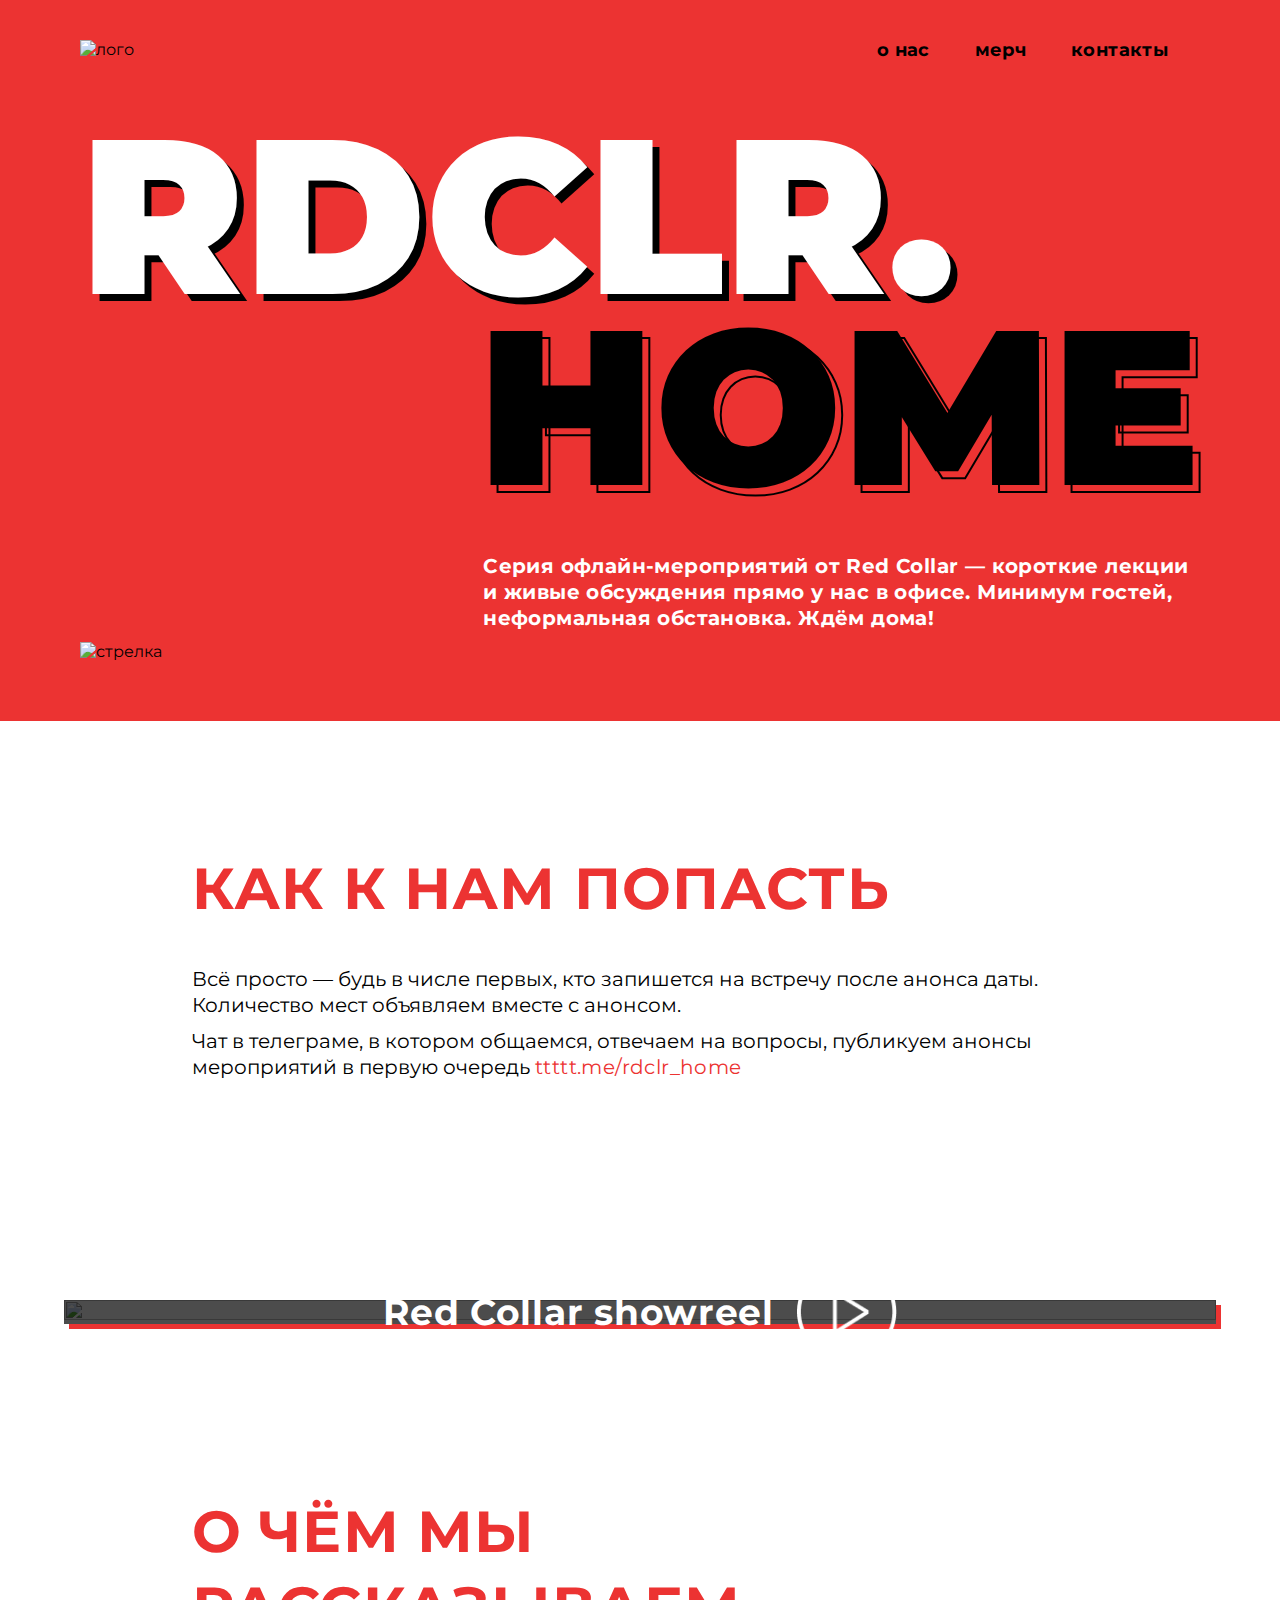
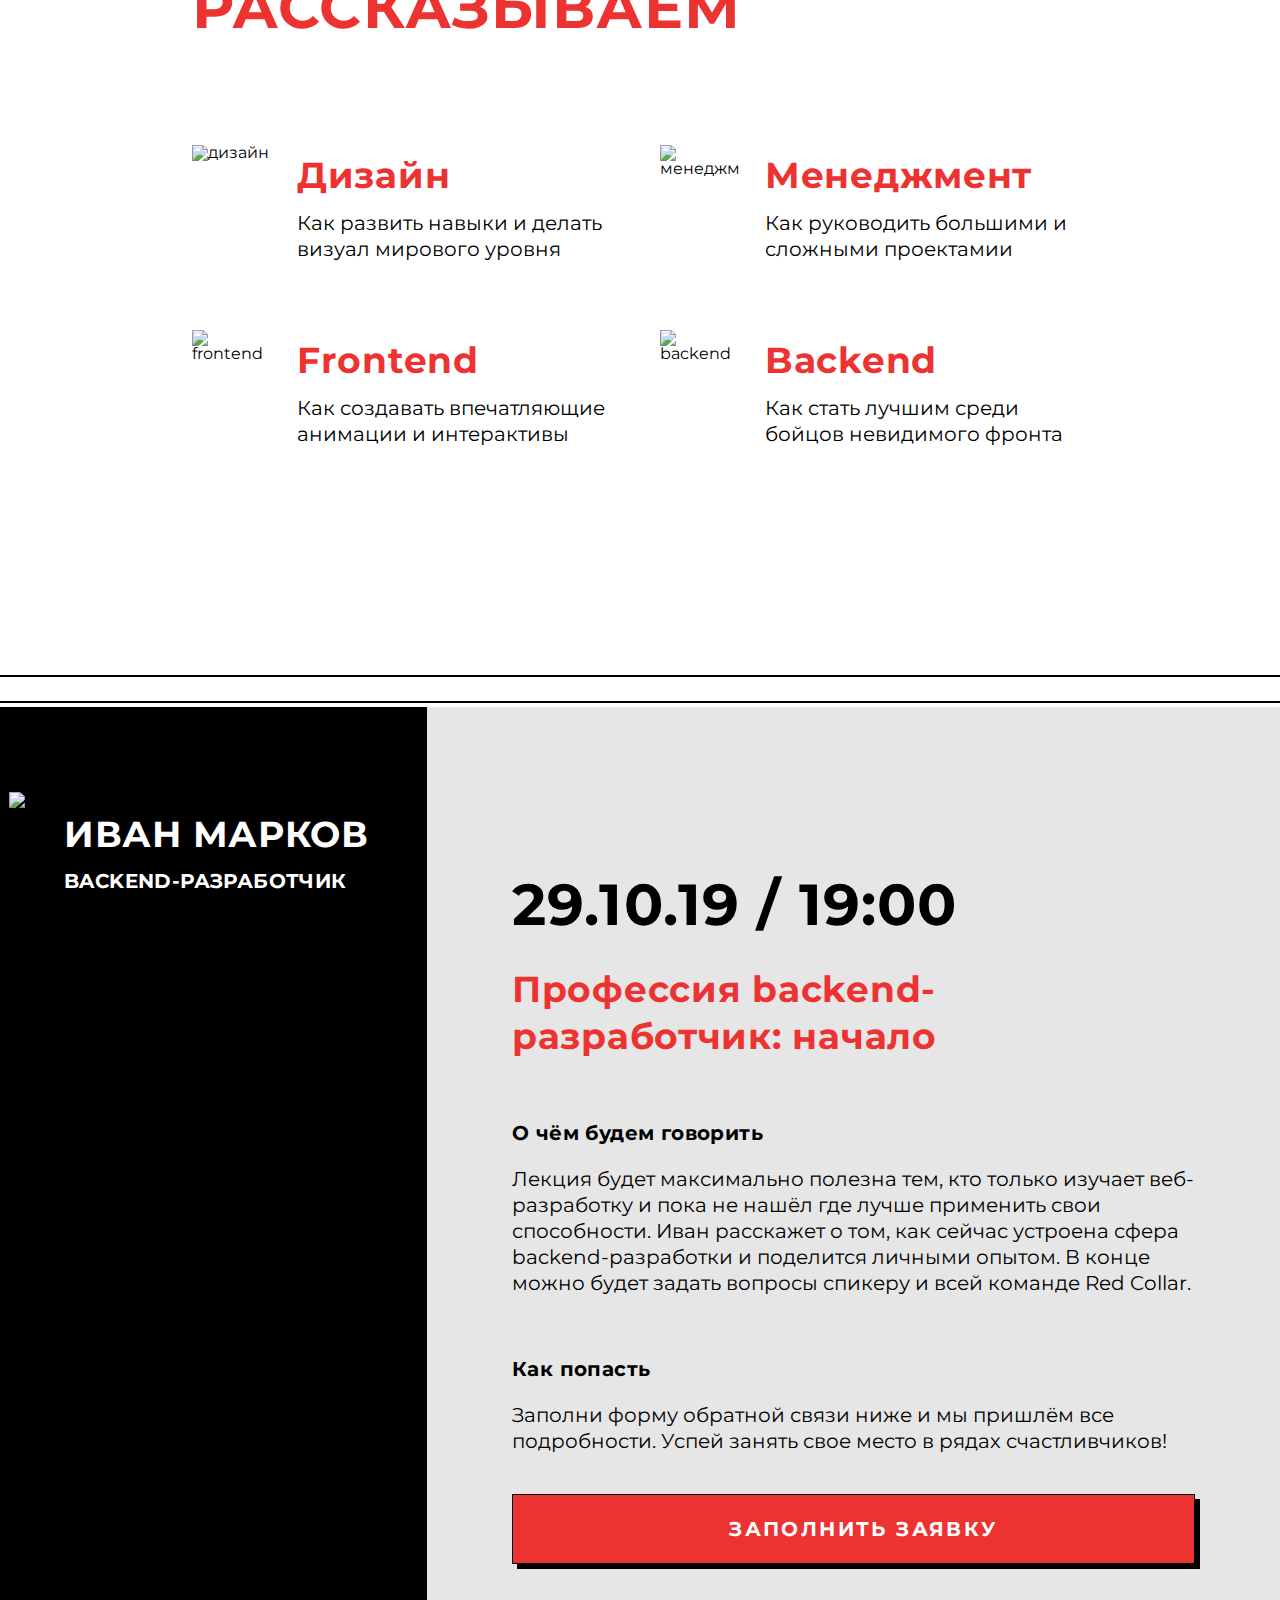
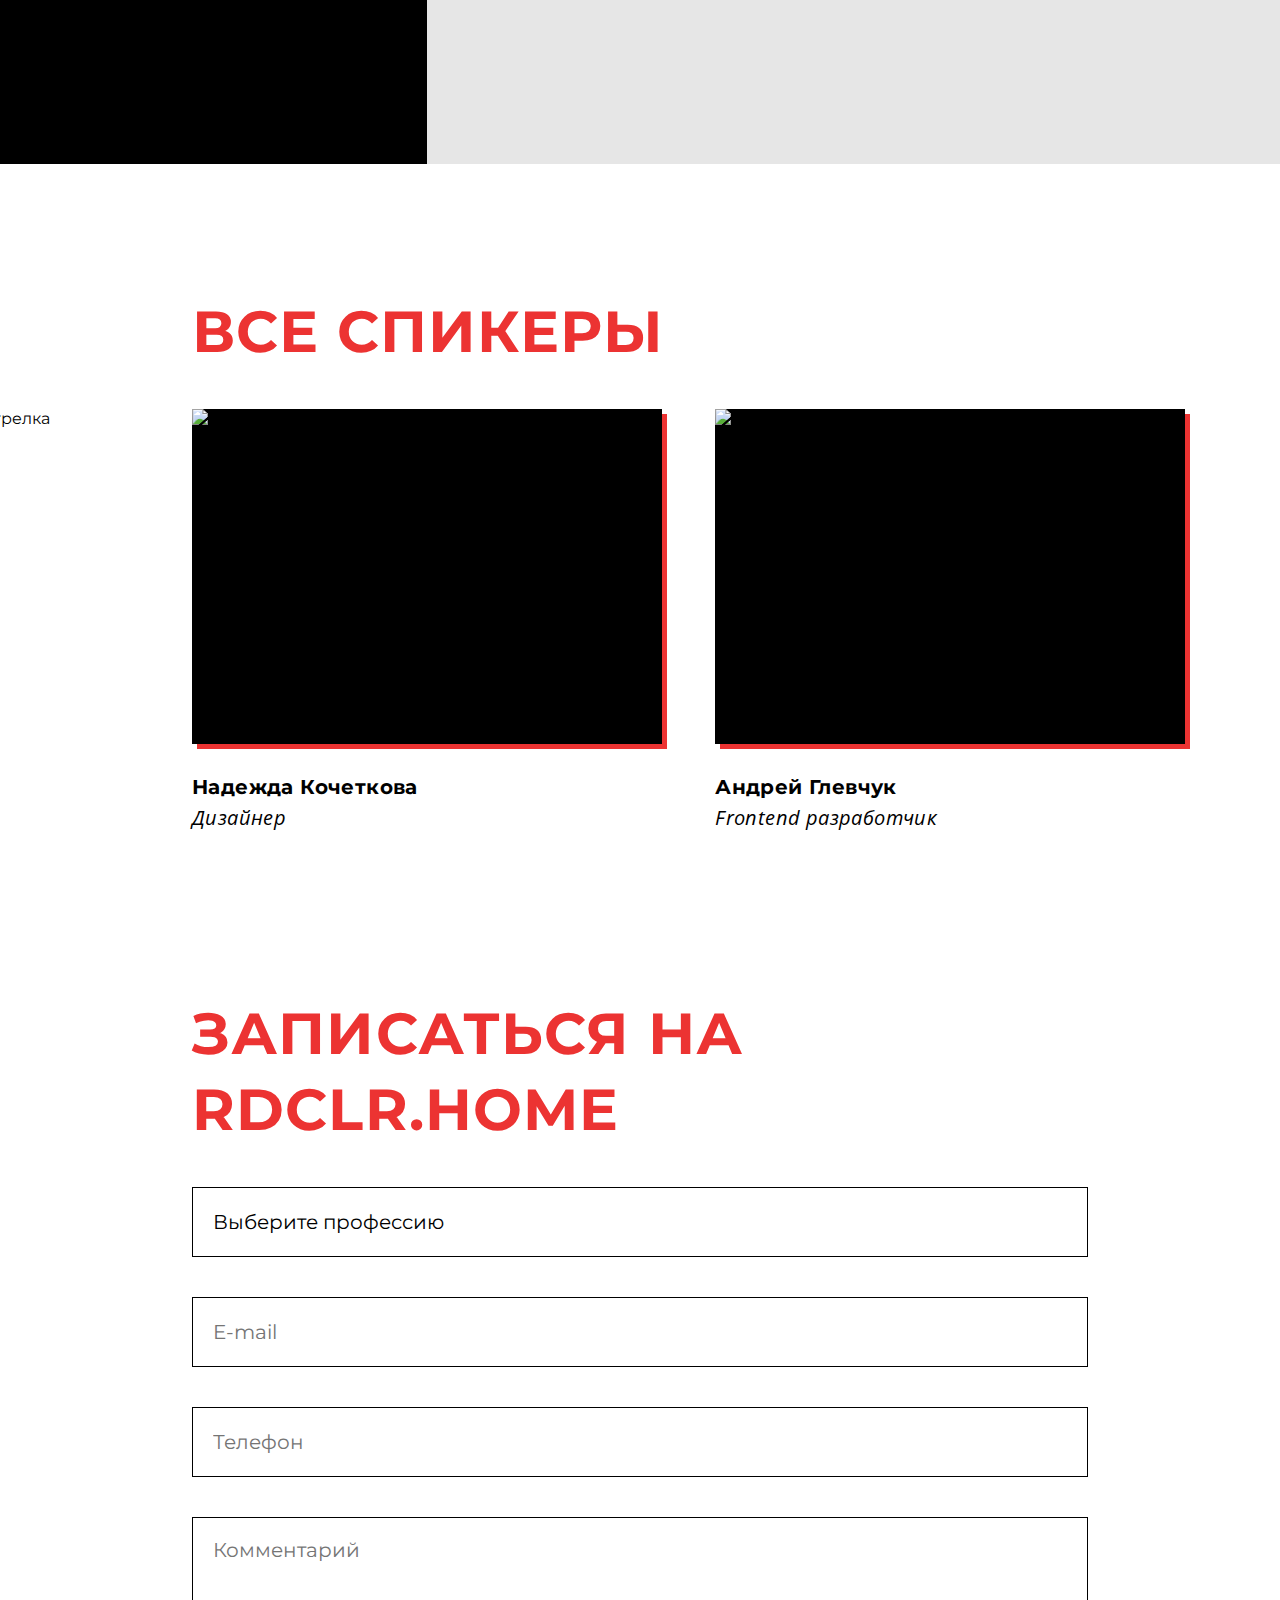
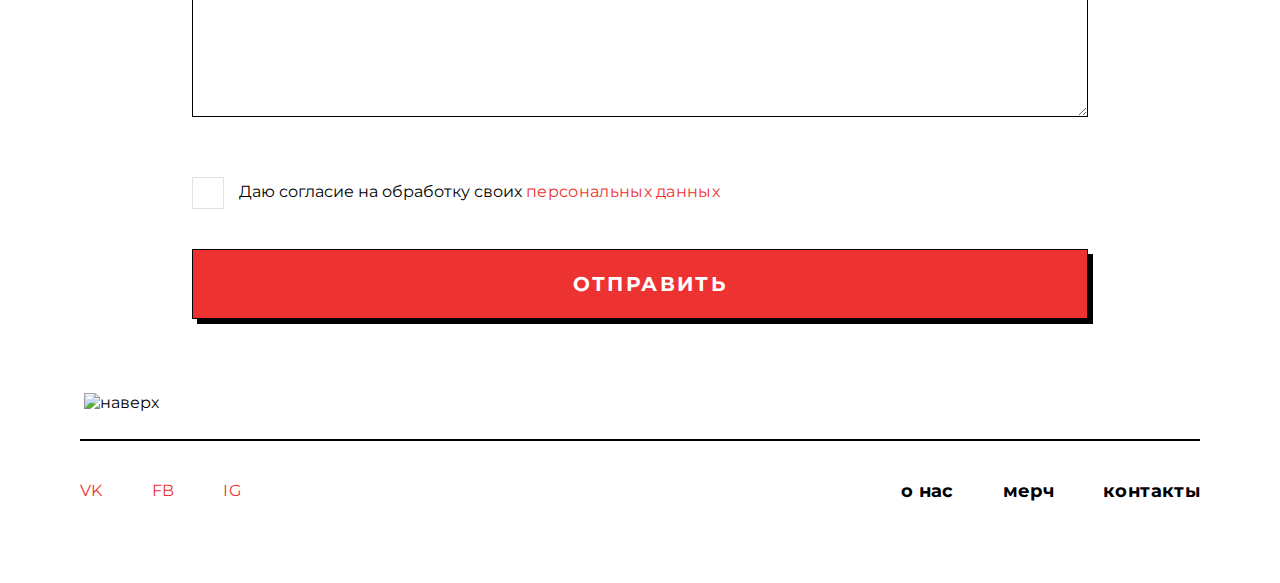
==== commit 35595732: "exactly final" ====
--- a/main.html
+++ b/main.html
@@ -54,6 +54,24 @@
                 Чат в телеграме, в котором общаемся, отвечаем на вопросы, публикуем анонсы мероприятий
                 в первую очередь  <a>ttttt.me/rdclr_home</a>
         </p>
+    </section>
+
+    <section class = 'showreel'>
+    
+        <div class="showreel-wrapper">
+
+            <img src="dPDWBhH7bgk 1.png" alt="" class="photo">
+            <div class="shadow"></div>
+            <div class = 'player'>
+                <h2>Red Collar showreel</h2>
+                <a href="#"><img src="play.png" class = 'play'></a>
+            </div>
+
+        </div>
+
+    </section>
+
+    <section class="white">
 
         <h1>О чём мы рассказываем</h1>
         <div class = "talks">
--- a/style.css
+++ b/style.css
@@ -406,6 +406,61 @@
 
 .photo + h2 {
     margin-top: 60px;
+}
+
+.showreel {
+    display: block;
+    width: 90%;
+    height: 100%;
+    margin: 0 5% 0 5%;
+    position: relative;
+    padding-top: 210px;
+    padding-bottom: 40px;
+}
+
+.showreel-wrapper {
+    max-height: 100%;
+    position: relative;
+}
+
+.shadow {
+    position: absolute;
+    height: 100%;
+    width: 100%;
+    background-color: black;
+    opacity: 0.7;
+    top: 0;
+    left: 0;
+}
+
+.showreel .player {
+    position: absolute;
+    margin: 0 auto;
+    top: 0;
+    display: flex;
+    align-items: center;
+    justify-content: center;
+    height: 100%;
+    width: 100%;
+}
+
+.showreel a {
+    width: 100px;
+}
+
+.showreel h2 {
+    color: white;
+    display: inline-block;
+    line-height: 100%;
+    margin-right: 2%;
+    /* height: 100%; */
+}
+
+.showreel .play {
+    display: inline-block;
+    vertical-align: middle;
+    width: 100%;
+    
 }
 
 .pin  {
@@ -1093,6 +1148,26 @@
         letter-spacing: 0.02em;
     }
 
+    .showreel {
+        width: 90%;
+        /* margin: 80px 5% 55px 5%; */
+        padding-top: 80px;
+        padding-bottom: 55px;
+    }
+
+    .player {
+        margin: 0 10%;
+    }
+
+    .showreel h2 {
+        font-size: 20px;
+        text-align: center;
+    }
+
+    .showreel a {
+        width: 40px;
+    }
+
     section[class = 'RDCLRHOME'] {
         padding: 80px 20px; 
     }
